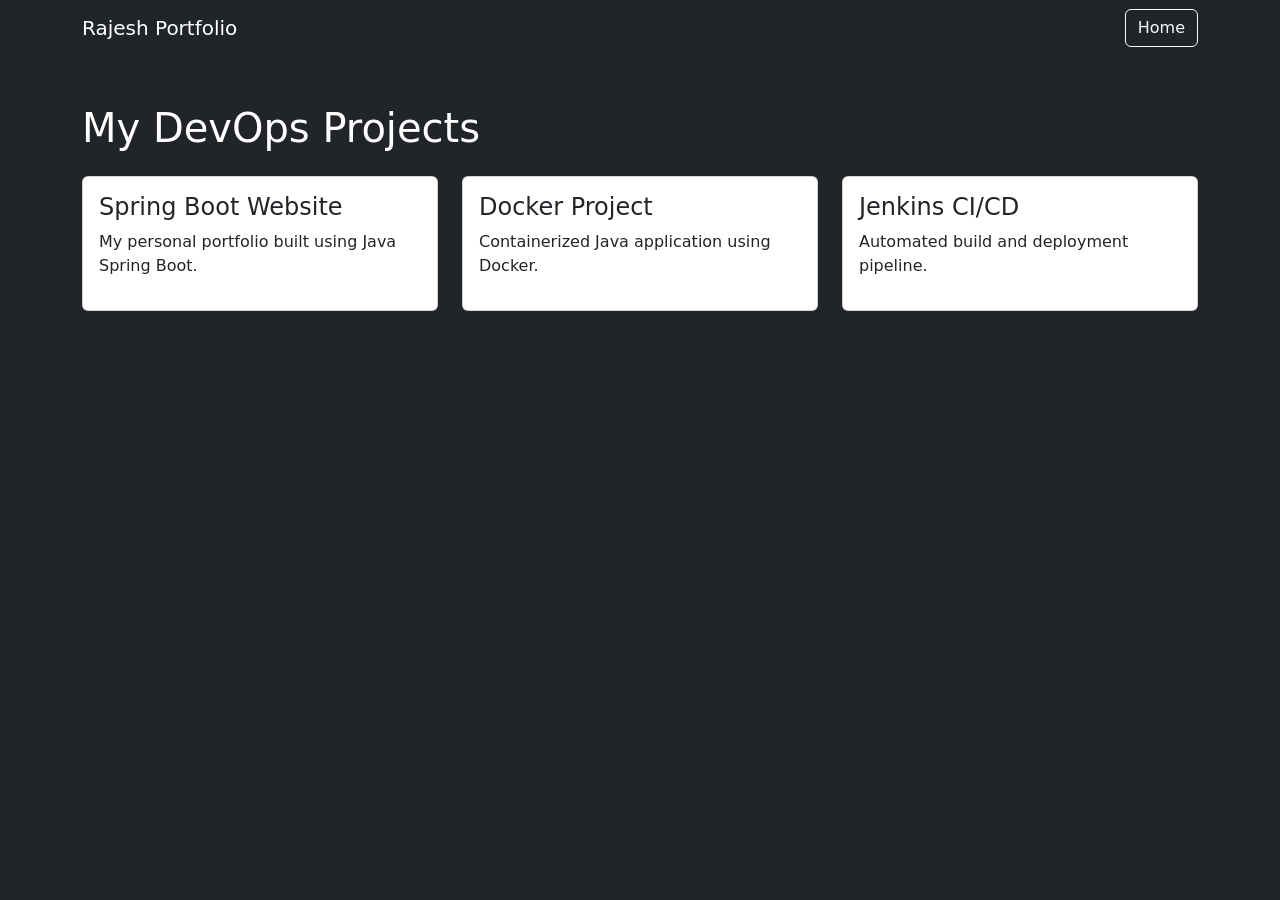
==== src/main/resources/templates/projects.html @ dd72277f "Initial Devops Portfolio Website" ====
<!DOCTYPE html>
<html lang="en">

<head>

    <meta charset="UTF-8">
    <meta name="viewport" content="width=device-width, initial-scale=1.0">

    <title>My Projects</title>

    <link href="https://cdn.jsdelivr.net/npm/bootstrap@5.3.0/dist/css/bootstrap.min.css" rel="stylesheet">

</head>

<body class="bg-dark text-white">

<!-- NAVBAR -->
<nav class="navbar navbar-dark bg-dark">

    <div class="container">

        <a class="navbar-brand" href="/">Rajesh Portfolio</a>

        <a class="btn btn-outline-light" href="/">Home</a>

    </div>

</nav>

<!-- PROJECTS -->
<div class="container mt-5">

    <h1 class="mb-4">My DevOps Projects</h1>

    <div class="row">

        <div class="col-md-4">

            <div class="card p-3 text-dark">

                <h4>Spring Boot Website</h4>
                <p>My personal portfolio built using Java Spring Boot.</p>

            </div>

        </div>

        <div class="col-md-4">

            <div class="card p-3 text-dark">

                <h4>Docker Project</h4>
                <p>Containerized Java application using Docker.</p>

            </div>

        </div>

        <div class="col-md-4">

            <div class="card p-3 text-dark">

                <h4>Jenkins CI/CD</h4>
                <p>Automated build and deployment pipeline.</p>

            </div>

        </div>

    </div>

</div>

</body>

</html>
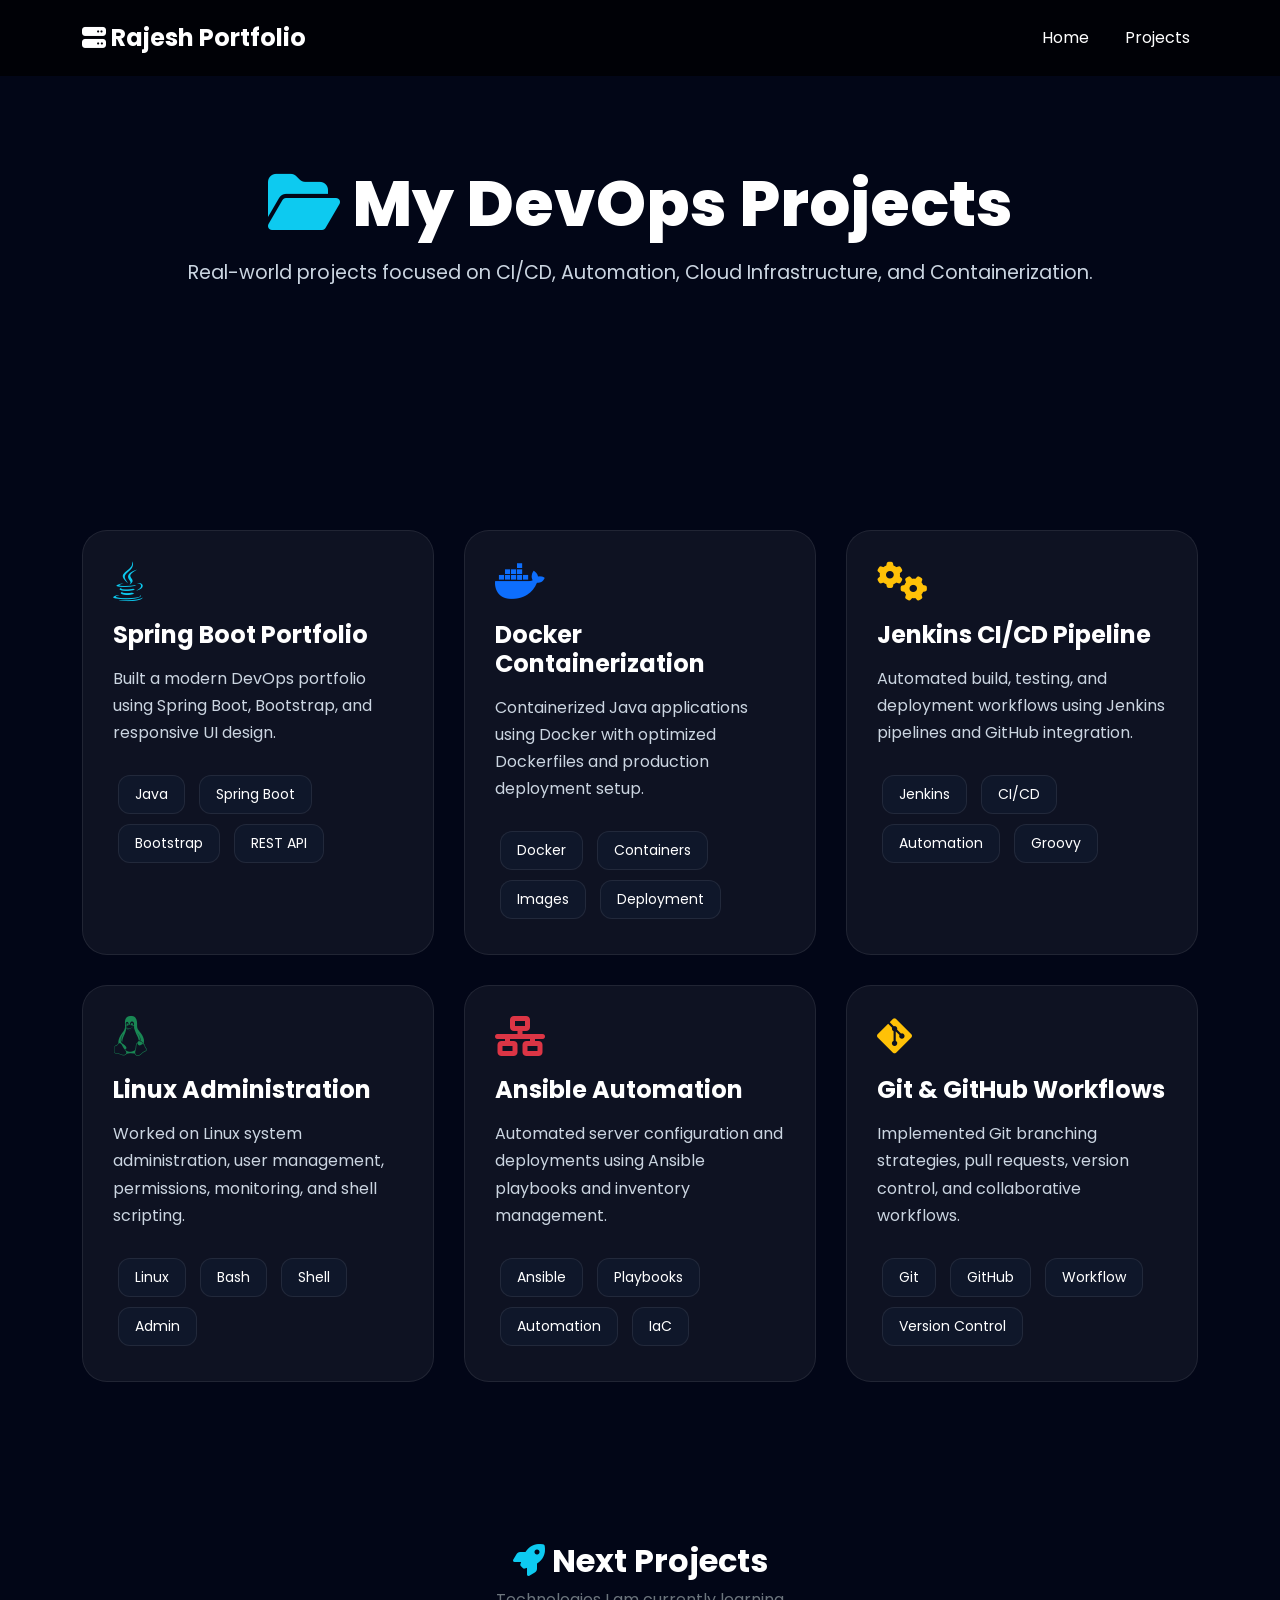
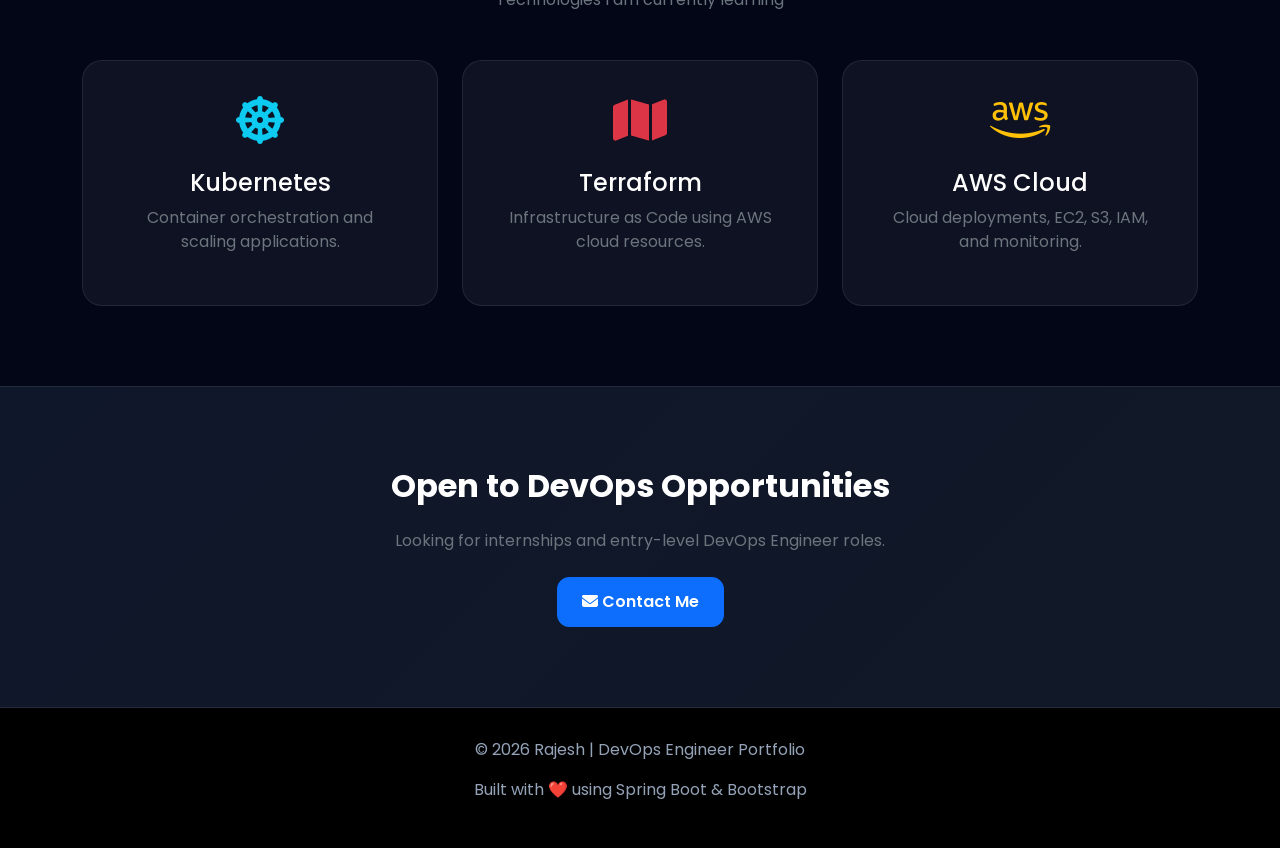
==== commit 2e3ea079: "updated UI" ====
--- a/src/main/resources/templates/projects.html
+++ b/src/main/resources/templates/projects.html
@@ -2,75 +2,575 @@
 <html lang="en">
 
 <head>
-
     <meta charset="UTF-8">
     <meta name="viewport" content="width=device-width, initial-scale=1.0">
 
-    <title>My Projects</title>
-
-    <link href="https://cdn.jsdelivr.net/npm/bootstrap@5.3.0/dist/css/bootstrap.min.css" rel="stylesheet">
+    <title>Rajesh | DevOps Projects</title>
+
+    <!-- GOOGLE FONT -->
+    <link href="https://fonts.googleapis.com/css2?family=Poppins:wght@300;400;500;600;700;800&display=swap"
+        rel="stylesheet">
+
+    <!-- BOOTSTRAP -->
+    <link href="https://cdn.jsdelivr.net/npm/bootstrap@5.3.0/dist/css/bootstrap.min.css"
+        rel="stylesheet">
+
+    <!-- FONT AWESOME -->
+    <link rel="stylesheet"
+        href="https://cdnjs.cloudflare.com/ajax/libs/font-awesome/6.4.0/css/all.min.css">
+
+    <style>
+
+        *{
+            margin:0;
+            padding:0;
+            box-sizing:border-box;
+        }
+
+        body{
+            background:#020617;
+            color:white;
+            font-family:'Poppins',sans-serif;
+            overflow-x:hidden;
+        }
+
+        html{
+            scroll-behavior:smooth;
+        }
+
+        /* NAVBAR */
+
+        .navbar{
+            background:rgba(0,0,0,0.7);
+            backdrop-filter:blur(10px);
+            padding:15px 0;
+        }
+
+        .navbar-brand{
+            font-size:24px;
+            font-weight:700;
+        }
+
+        .nav-link{
+            color:white !important;
+            margin-left:20px;
+            transition:0.3s;
+        }
+
+        .nav-link:hover{
+            color:#38bdf8 !important;
+        }
+
+        /* HERO */
+
+        .hero-section{
+            min-height:50vh;
+            display:flex;
+            align-items:center;
+            justify-content:center;
+            text-align:center;
+            background:
+                linear-gradient(rgba(2,6,23,0.85),rgba(2,6,23,0.9)),
+                url('https://images.unsplash.com/photo-1515879218367-8466d910aaa4?q=80&w=2070');
+            background-size:cover;
+            background-position:center;
+            padding-top:100px;
+        }
+
+        .hero-section h1{
+            font-size:4rem;
+            font-weight:800;
+        }
+
+        .subtitle{
+            color:#cbd5e1;
+            font-size:1.2rem;
+        }
+
+        /* SECTION */
+
+        section{
+            padding:80px 0;
+        }
+
+        /* PROJECT GRID */
+
+        .projects-grid{
+            display:grid;
+            grid-template-columns:repeat(auto-fit,minmax(320px,1fr));
+            gap:30px;
+        }
+
+        /* PROJECT CARD */
+
+        .project-card{
+            background:rgba(255,255,255,0.05);
+            border:1px solid rgba(255,255,255,0.08);
+            border-radius:25px;
+            padding:30px;
+            transition:0.4s;
+            height:100%;
+        }
+
+        .project-card:hover{
+            transform:translateY(-10px);
+            box-shadow:0 10px 40px rgba(0,0,0,0.5);
+        }
+
+        .project-icon{
+            font-size:2.5rem;
+            margin-bottom:20px;
+        }
+
+        .project-card h4{
+            font-weight:700;
+            margin-bottom:15px;
+        }
+
+        .project-card p{
+            color:#cbd5e1;
+            line-height:1.7;
+        }
+
+        /* TAGS */
+
+        .tag{
+            display:inline-block;
+            padding:8px 16px;
+            margin:5px;
+            border-radius:12px;
+            background:#0f172a;
+            border:1px solid rgba(255,255,255,0.08);
+            font-size:14px;
+            transition:0.3s;
+        }
+
+        .tag:hover{
+            transform:scale(1.05);
+        }
+
+        /* BUTTON */
+
+        .btn-custom{
+            padding:12px 24px;
+            border-radius:12px;
+            font-weight:600;
+            transition:0.3s;
+        }
+
+        .btn-custom:hover{
+            transform:translateY(-3px);
+        }
+
+        /* COMING SOON */
+
+        .coming-card{
+            background:rgba(255,255,255,0.05);
+            border:1px solid rgba(255,255,255,0.08);
+            border-radius:20px;
+            padding:35px;
+            text-align:center;
+            transition:0.4s;
+        }
+
+        .coming-card:hover{
+            transform:translateY(-8px);
+        }
+
+        /* CTA */
+
+        .cta-section{
+            background:linear-gradient(135deg,#0f172a,#111827);
+            text-align:center;
+            border-top:1px solid rgba(255,255,255,0.08);
+            border-bottom:1px solid rgba(255,255,255,0.08);
+        }
+
+        /* FOOTER */
+
+        footer{
+            background:black;
+            text-align:center;
+            padding:30px;
+            color:#94a3b8;
+        }
+
+        footer a{
+            color:#38bdf8;
+            text-decoration:none;
+        }
+
+        /* ANIMATION */
+
+        @keyframes fadeUp{
+            from{
+                opacity:0;
+                transform:translateY(40px);
+            }
+
+            to{
+                opacity:1;
+                transform:translateY(0);
+            }
+        }
+
+        .project-card{
+            animation:fadeUp 0.8s ease;
+        }
+
+        @media(max-width:768px){
+
+            .hero-section h1{
+                font-size:2.5rem;
+            }
+
+        }
+
+    </style>
 
 </head>
 
-<body class="bg-dark text-white">
-
-<!-- NAVBAR -->
-<nav class="navbar navbar-dark bg-dark">
-
-    <div class="container">
-
-        <a class="navbar-brand" href="/">Rajesh Portfolio</a>
-
-        <a class="btn btn-outline-light" href="/">Home</a>
-
-    </div>
-
-</nav>
-
-<!-- PROJECTS -->
-<div class="container mt-5">
-
-    <h1 class="mb-4">My DevOps Projects</h1>
-
-    <div class="row">
-
-        <div class="col-md-4">
-
-            <div class="card p-3 text-dark">
-
-                <h4>Spring Boot Website</h4>
-                <p>My personal portfolio built using Java Spring Boot.</p>
+<body>
+
+    <!-- NAVBAR -->
+
+    <nav class="navbar navbar-expand-lg navbar-dark fixed-top">
+
+        <div class="container">
+
+            <a class="navbar-brand" href="/">
+                <i class="fas fa-server"></i> Rajesh Portfolio
+            </a>
+
+            <button class="navbar-toggler"
+                    type="button"
+                    data-bs-toggle="collapse"
+                    data-bs-target="#navMenu">
+
+                <span class="navbar-toggler-icon"></span>
+
+            </button>
+
+            <div class="collapse navbar-collapse" id="navMenu">
+
+                <ul class="navbar-nav ms-auto">
+
+                    <li class="nav-item">
+                        <a class="nav-link" href="/">Home</a>
+                    </li>
+
+                    <li class="nav-item">
+                        <a class="nav-link active" href="/projects">Projects</a>
+                    </li>
+
+                </ul>
 
             </div>
 
         </div>
 
-        <div class="col-md-4">
-
-            <div class="card p-3 text-dark">
-
-                <h4>Docker Project</h4>
-                <p>Containerized Java application using Docker.</p>
+    </nav>
+
+    <!-- HERO -->
+
+    <section class="hero-section">
+
+        <div class="container">
+
+            <h1>
+                <i class="fas fa-folder-open text-info"></i>
+                My DevOps Projects
+            </h1>
+
+            <p class="subtitle mt-3">
+                Real-world projects focused on CI/CD, Automation,
+                Cloud Infrastructure, and Containerization.
+            </p>
+
+        </div>
+
+    </section>
+
+    <!-- PROJECTS -->
+
+    <section>
+
+        <div class="container">
+
+            <div class="projects-grid">
+
+                <!-- PROJECT -->
+
+                <div class="project-card">
+
+                    <i class="fab fa-java project-icon text-info"></i>
+
+                    <h4>Spring Boot Portfolio</h4>
+
+                    <p>
+                        Built a modern DevOps portfolio using Spring Boot,
+                        Bootstrap, and responsive UI design.
+                    </p>
+
+                    <div class="mt-4">
+
+                        <span class="tag">Java</span>
+                        <span class="tag">Spring Boot</span>
+                        <span class="tag">Bootstrap</span>
+                        <span class="tag">REST API</span>
+
+                    </div>
+
+                </div>
+
+                <!-- PROJECT -->
+
+                <div class="project-card">
+
+                    <i class="fab fa-docker project-icon text-primary"></i>
+
+                    <h4>Docker Containerization</h4>
+
+                    <p>
+                        Containerized Java applications using Docker with
+                        optimized Dockerfiles and production deployment setup.
+                    </p>
+
+                    <div class="mt-4">
+
+                        <span class="tag">Docker</span>
+                        <span class="tag">Containers</span>
+                        <span class="tag">Images</span>
+                        <span class="tag">Deployment</span>
+
+                    </div>
+
+                </div>
+
+                <!-- PROJECT -->
+
+                <div class="project-card">
+
+                    <i class="fas fa-cogs project-icon text-warning"></i>
+
+                    <h4>Jenkins CI/CD Pipeline</h4>
+
+                    <p>
+                        Automated build, testing, and deployment workflows
+                        using Jenkins pipelines and GitHub integration.
+                    </p>
+
+                    <div class="mt-4">
+
+                        <span class="tag">Jenkins</span>
+                        <span class="tag">CI/CD</span>
+                        <span class="tag">Automation</span>
+                        <span class="tag">Groovy</span>
+
+                    </div>
+
+                </div>
+
+                <!-- PROJECT -->
+
+                <div class="project-card">
+
+                    <i class="fab fa-linux project-icon text-success"></i>
+
+                    <h4>Linux Administration</h4>
+
+                    <p>
+                        Worked on Linux system administration, user management,
+                        permissions, monitoring, and shell scripting.
+                    </p>
+
+                    <div class="mt-4">
+
+                        <span class="tag">Linux</span>
+                        <span class="tag">Bash</span>
+                        <span class="tag">Shell</span>
+                        <span class="tag">Admin</span>
+
+                    </div>
+
+                </div>
+
+                <!-- PROJECT -->
+
+                <div class="project-card">
+
+                    <i class="fas fa-network-wired project-icon text-danger"></i>
+
+                    <h4>Ansible Automation</h4>
+
+                    <p>
+                        Automated server configuration and deployments using
+                        Ansible playbooks and inventory management.
+                    </p>
+
+                    <div class="mt-4">
+
+                        <span class="tag">Ansible</span>
+                        <span class="tag">Playbooks</span>
+                        <span class="tag">Automation</span>
+                        <span class="tag">IaC</span>
+
+                    </div>
+
+                </div>
+
+                <!-- PROJECT -->
+
+                <div class="project-card">
+
+                    <i class="fab fa-git-alt project-icon text-warning"></i>
+
+                    <h4>Git & GitHub Workflows</h4>
+
+                    <p>
+                        Implemented Git branching strategies, pull requests,
+                        version control, and collaborative workflows.
+                    </p>
+
+                    <div class="mt-4">
+
+                        <span class="tag">Git</span>
+                        <span class="tag">GitHub</span>
+                        <span class="tag">Workflow</span>
+                        <span class="tag">Version Control</span>
+
+                    </div>
+
+                </div>
 
             </div>
 
         </div>
 
-        <div class="col-md-4">
-
-            <div class="card p-3 text-dark">
-
-                <h4>Jenkins CI/CD</h4>
-                <p>Automated build and deployment pipeline.</p>
+    </section>
+
+    <!-- COMING SOON -->
+
+    <section>
+
+        <div class="container">
+
+            <div class="text-center mb-5">
+
+                <h2 class="fw-bold">
+                    <i class="fas fa-rocket text-info"></i>
+                    Next Projects
+                </h2>
+
+                <p class="text-secondary">
+                    Technologies I am currently learning
+                </p>
 
             </div>
 
+            <div class="row g-4">
+
+                <div class="col-md-4">
+
+                    <div class="coming-card">
+
+                        <i class="fas fa-dharmachakra text-info"
+                           style="font-size:3rem;"></i>
+
+                        <h4 class="mt-4">Kubernetes</h4>
+
+                        <p class="text-secondary">
+                            Container orchestration and scaling applications.
+                        </p>
+
+                    </div>
+
+                </div>
+
+                <div class="col-md-4">
+
+                    <div class="coming-card">
+
+                        <i class="fas fa-map text-danger"
+                           style="font-size:3rem;"></i>
+
+                        <h4 class="mt-4">Terraform</h4>
+
+                        <p class="text-secondary">
+                            Infrastructure as Code using AWS cloud resources.
+                        </p>
+
+                    </div>
+
+                </div>
+
+                <div class="col-md-4">
+
+                    <div class="coming-card">
+
+                        <i class="fab fa-aws text-warning"
+                           style="font-size:3rem;"></i>
+
+                        <h4 class="mt-4">AWS Cloud</h4>
+
+                        <p class="text-secondary">
+                            Cloud deployments, EC2, S3, IAM, and monitoring.
+                        </p>
+
+                    </div>
+
+                </div>
+
+            </div>
+
         </div>
 
-    </div>
-
-</div>
+    </section>
+
+    <!-- CTA -->
+
+    <section class="cta-section">
+
+        <div class="container">
+
+            <h2 class="fw-bold mb-4">
+                Open to DevOps Opportunities
+            </h2>
+
+            <p class="text-secondary mb-4">
+                Looking for internships and entry-level DevOps Engineer roles.
+            </p>
+
+            <a href="mailto:yourmail@gmail.com"
+               class="btn btn-primary btn-custom">
+
+                <i class="fas fa-envelope"></i>
+                Contact Me
+
+            </a>
+
+        </div>
+
+    </section>
+
+    <!-- FOOTER -->
+
+    <footer>
+
+        <p>
+            © 2026 Rajesh | DevOps Engineer Portfolio
+        </p>
+
+        <p class="mt-2">
+            Built with ❤️ using Spring Boot & Bootstrap
+        </p>
+
+    </footer>
+
+    <!-- BOOTSTRAP -->
+
+    <script src="https://cdn.jsdelivr.net/npm/bootstrap@5.3.0/dist/js/bootstrap.bundle.min.js"></script>
 
 </body>
 
-</html>
+</html>
